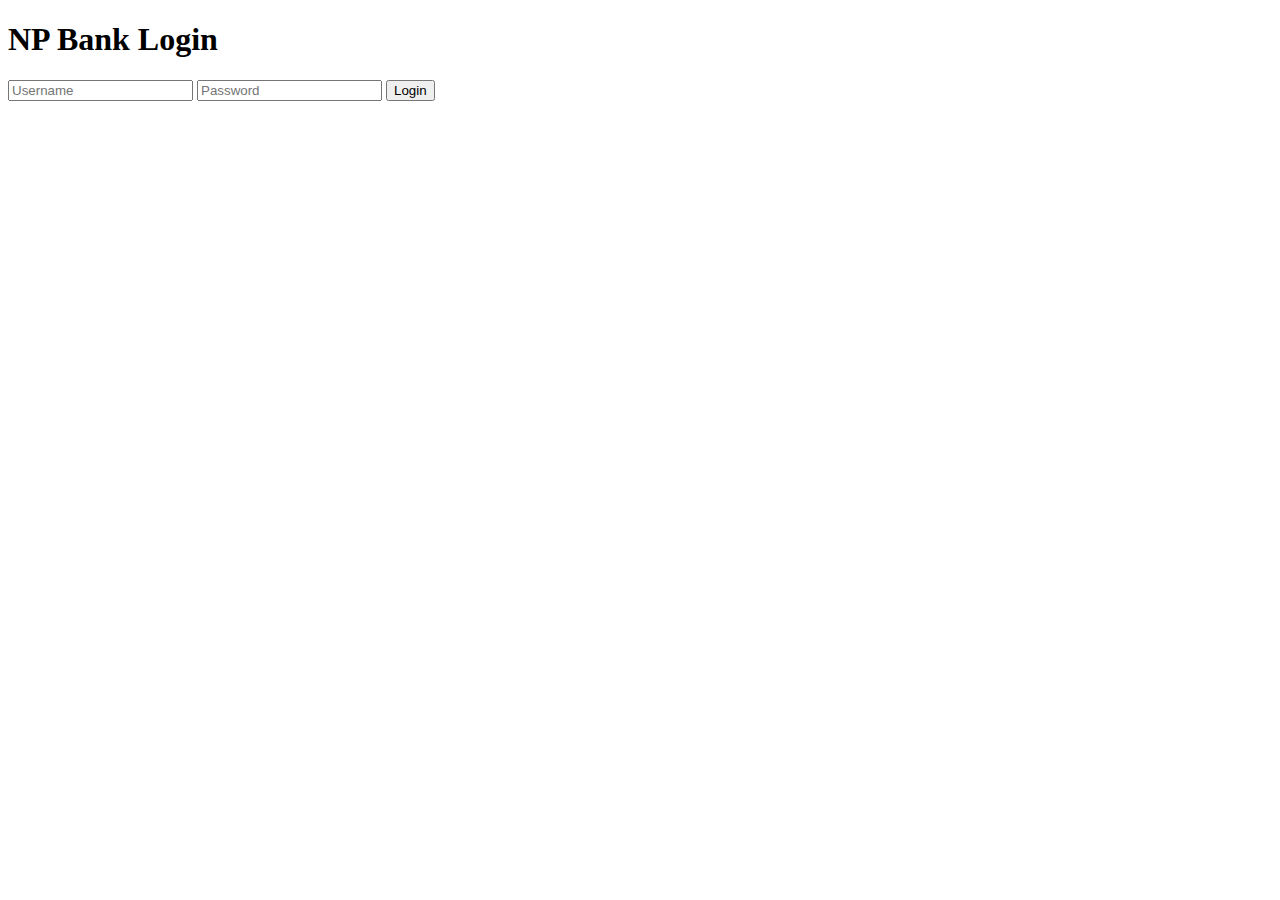
==== static/html/index.html @ 5b6306d8 "feat: barely working prototype" ====
<!DOCTYPE html>
<html>
    <head>
        <title>NPBank - NullSec x RED Camp</title>
    </head>
    <body>
        <h1>NP Bank Login</h1>
        <form method="POST" action="/login">
            <input type="text" name="username" placeholder="Username">
            <input type="password" name="password" placeholder="Password">
            <input type="submit" value="Login">
        </form>
        <script src="static/js/index.js"></script>
    </body>
</html>
</html>
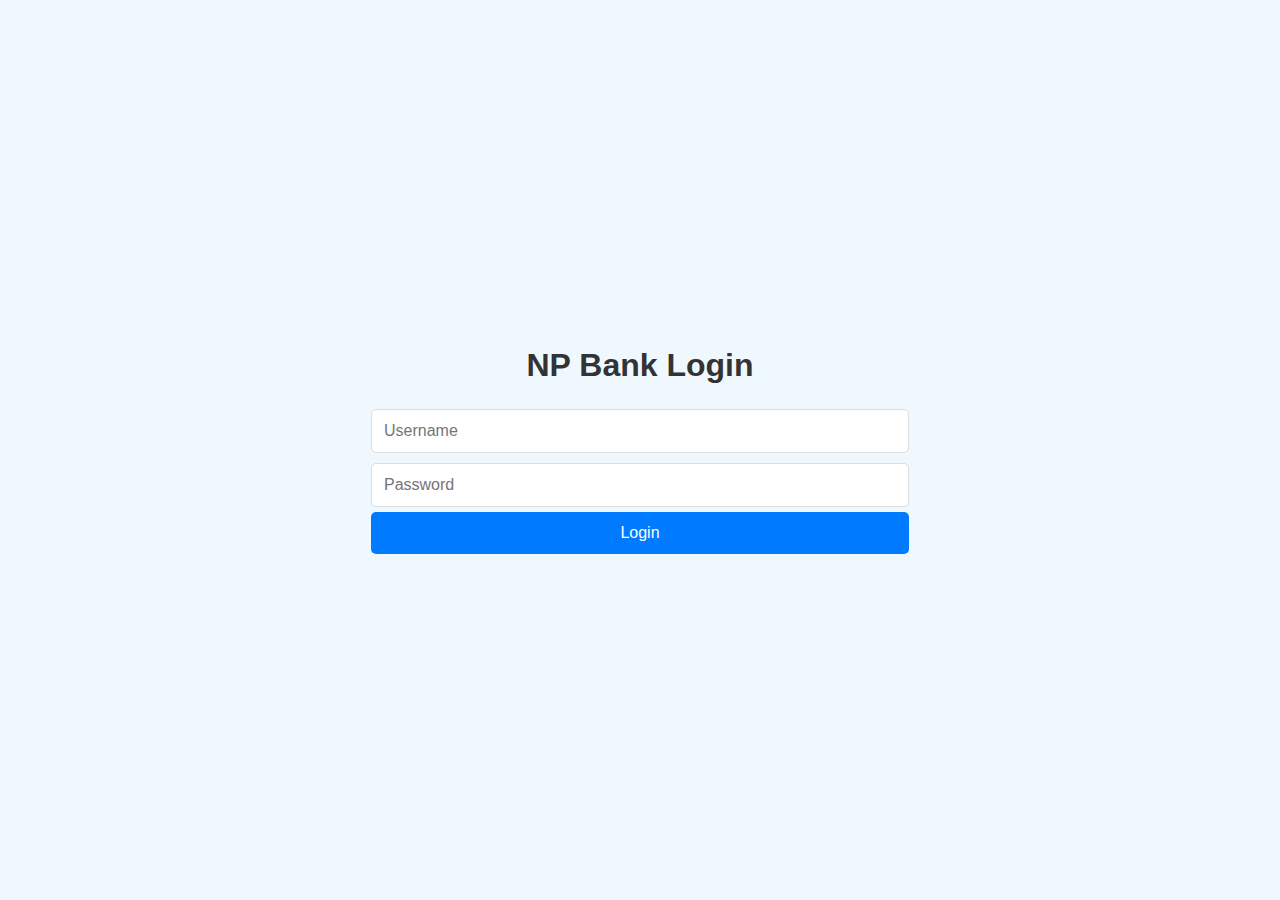
==== commit 64dcf588: "style: login page styles v1" ====
--- a/static/html/index.html
+++ b/static/html/index.html
@@ -2,6 +2,7 @@
 <html>
     <head>
         <title>NPBank - NullSec x RED Camp</title>
+        <link rel="stylesheet" href="../css/login.css">
     </head>
     <body>
         <h1>NP Bank Login</h1>
--- a/static/css/login.css
+++ b/static/css/login.css
@@ -0,0 +1,69 @@
+* {
+  margin: 0;
+  padding: 0;
+  box-sizing: border-box;
+}
+
+body {
+  font-family: "Lucida Sans", sans-serif;
+  background-color: #f4f4f9;
+  display: flex;
+  flex-direction: column;
+  justify-content: center;
+  align-items: center;
+  height: 100vh;
+  background-color: aliceblue;
+}
+
+.login-container {
+  background-color: white;
+  padding: 30px;
+  border-radius: 10px;
+  box-shadow: 0 4px 10px rgba(0, 0, 0, 0.1);
+  width: 350px;
+  text-align: center;
+}
+
+h1 {
+  font-size: 32px;
+  color: #333;
+  margin-bottom: 20px;
+}
+
+.input-group {
+  margin-bottom: 15px;
+}
+
+input[type="text"],
+input[type="password"] {
+  width: 100%;
+  padding: 12px;
+  border: 1px solid #ddd;
+  border-radius: 5px;
+  font-size: 16px;
+  margin: 5px 0;
+  outline: none;
+  transition: all 0.3s ease;
+}
+
+input[type="text"]:focus,
+input[type="password"]:focus {
+  border-color: #007bff;
+  box-shadow: 0 0 5px rgba(0, 123, 255, 0.3);
+}
+
+input[type="submit"] {
+  background-color: #007bff;
+  color: white;
+  padding: 12px;
+  border: none;
+  border-radius: 5px;
+  font-size: 16px;
+  width: 100%;
+  cursor: pointer;
+  transition: background-color 0.3s ease;
+}
+
+input[type="submit"]:hover {
+  background-color: #0056b3;
+}
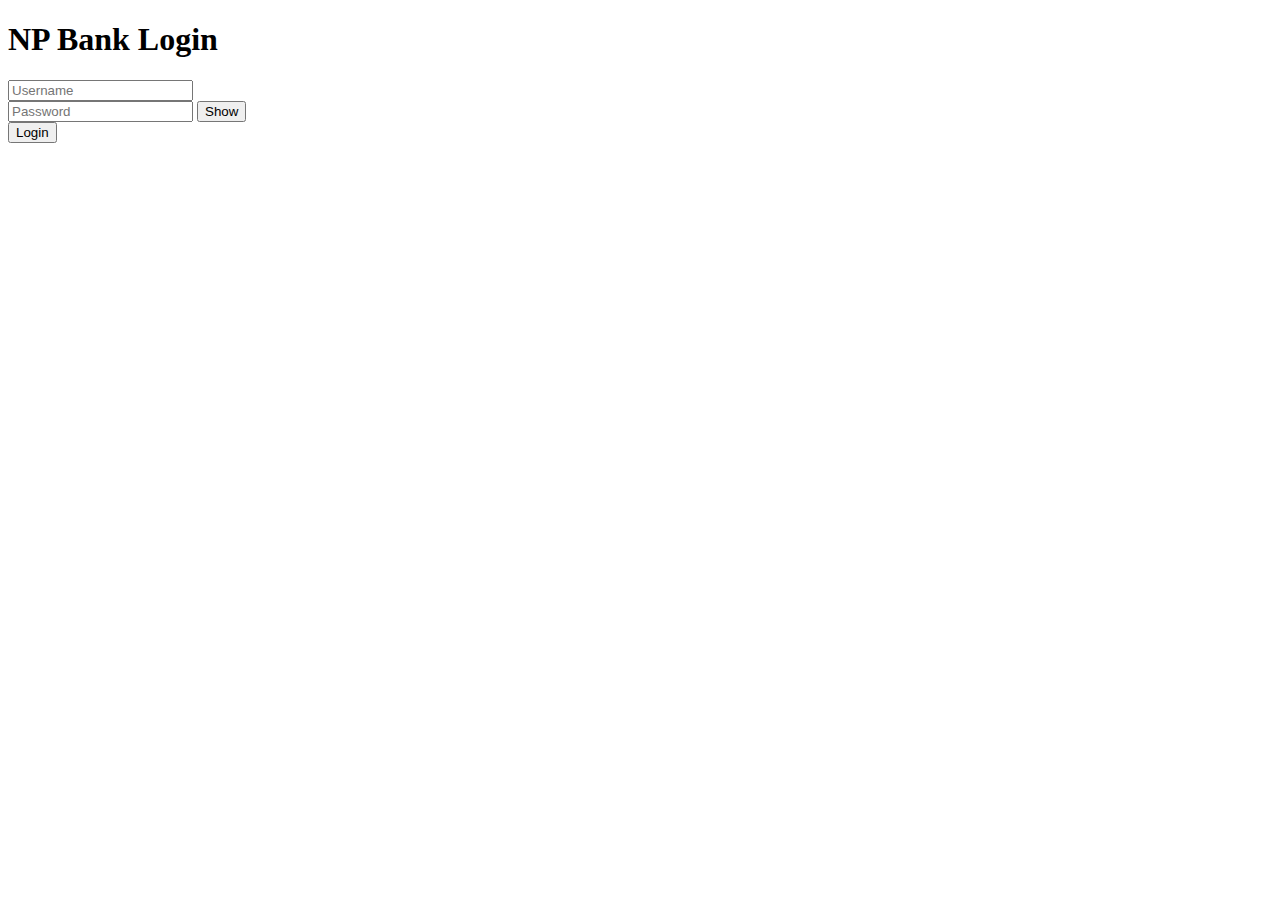
==== commit fa721332: "style: Completed login page ui" ====
--- a/static/html/index.html
+++ b/static/html/index.html
@@ -2,15 +2,22 @@
 <html>
     <head>
         <title>NPBank - NullSec x RED Camp</title>
-        <link rel="stylesheet" href="../css/login.css">
+        <link rel="stylesheet" href="static/css/login.css">
     </head>
     <body>
-        <h1>NP Bank Login</h1>
-        <form method="POST" action="/login">
-            <input type="text" name="username" placeholder="Username">
-            <input type="password" name="password" placeholder="Password">
-            <input type="submit" value="Login">
-        </form>
+        <div class="login-container">
+            <h1>NP Bank Login</h1>
+            <form method="POST" action="/login">
+                <div class="input-section">
+                    <input type="text" name="username" placeholder="Username">
+                </div>
+                <div class="input-section">
+                    <input type="password" name="password" placeholder="Password" class="password-field">
+                    <button type="button" id="toggle-password" class="toggle-password">Show</button>
+                </div>
+                <input type="submit" value="Login">
+            </form>
+        </div>
         <script src="static/js/index.js"></script>
     </body>
 </html>
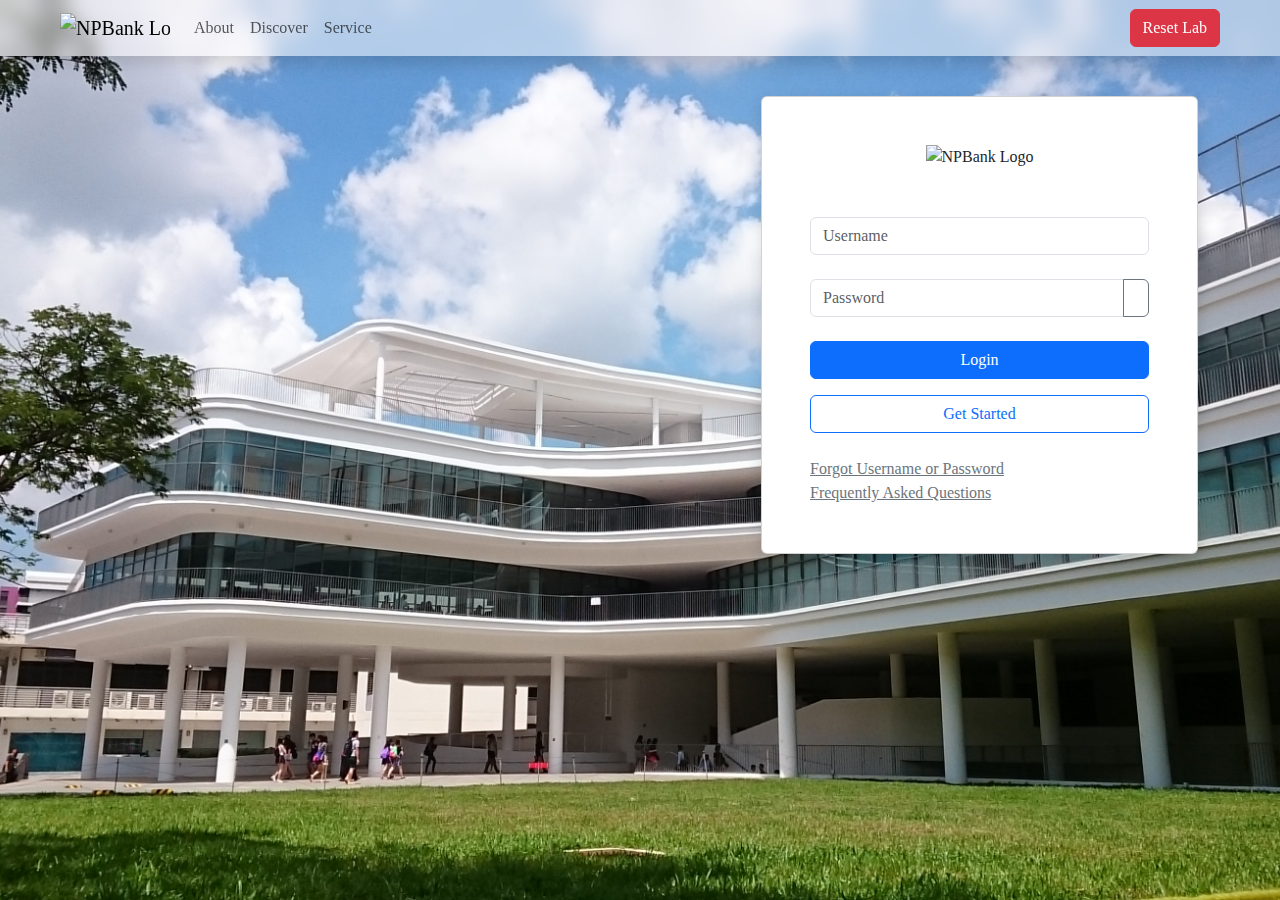
==== commit 719d924c: "feat: update login page" ====
--- a/static/html/index.html
+++ b/static/html/index.html
@@ -1,24 +1,158 @@
 <!DOCTYPE html>
-<html>
-    <head>
-        <title>NPBank - NullSec x RED Camp</title>
-        <link rel="stylesheet" href="static/css/login.css">
-    </head>
-    <body>
-        <div class="login-container">
-            <h1>NP Bank Login</h1>
-            <form method="POST" action="/login">
-                <div class="input-section">
-                    <input type="text" name="username" placeholder="Username">
+<html lang="en">
+  <head>
+    <meta charset="UTF-8">
+    <meta name="viewport" content="width=device-width, initial-scale=1.0">
+    <title>NPBank - NullSec x RED Camp</title>
+    <link rel="stylesheet" href="static/css/login.css">
+    <link
+      href="https://cdn.jsdelivr.net/npm/bootstrap@5.3.3/dist/css/bootstrap.min.css"
+      rel="stylesheet"
+      integrity="sha384-QWTKZyjpPEjISv5WaRU9OFeRpok6YctnYmDr5pNlyT2bRjXh0JMhjY6hW+ALEwIH"
+      crossorigin="anonymous">
+    <link rel="icon" href="static/img/logos/logo_icon.png" type="image/png">
+    <script src="https://kit.fontawesome.com/7433d3320f.js"
+      crossorigin="anonymous"></script>
+    <style>
+        body {
+            font-family: 'Georgia', 'Times New Roman', serif;
+            margin: 0;
+        }
+
+        .background {
+            background-image: url('/static/img/bg/np_campus.jpg');
+            background-size: cover;
+            background-position: center;
+            height: 100%;
+        }
+
+        .frost {
+            background-color: rgba(255, 255, 255, 0.5); 
+            backdrop-filter: blur(10px);
+            border-radius: 10px;
+        }
+
+        .navbar {
+            background-color: rgba(255, 255, 255, 0.5); 
+            backdrop-filter: blur(10px); 
+        }
+    </style>
+  </head>
+  <body>
+    <section class="background" style="height: 100vh">
+      <!-- Navbar Section  -->
+      <nav
+        class="navbar navbar-expand-lg navbar-light fixed-top align-items-center shadow px-5">
+        <div class="container-fluid">
+          <a class="navbar-brand" href="#">
+            <img src="static/img/logos/logo_landscape.png" style="width: 110px"
+              class="d-inline-block align-top" alt="NPBank Logo">
+          </a>
+          <div class="collapse navbar-collapse" id="navbarSupportedContent">
+            <div class="justify-content-center flex-grow-1">
+              <ul class="navbar-nav mb-2 mb-lg-0 mx-auto">
+                <li class="nav-item">
+                  <a class="nav-link" href="#">About</a>
+                </li>
+                <li class="nav-item">
+                  <a class="nav-link" href="#">Discover</a>
+                </li>
+                <li class="nav-item">
+                  <a class="nav-link" href="#">Service</a>
+                </li>
+              </ul>
+            </div>
+            <div>
+              <div>
+                <a href="/reset" class="btn btn-danger">Reset Lab</a>
+              </div>
+            </div>
+          </div>
+        </div>
+      </nav>
+
+      <section>
+        <div class="px-4 py-5 px-md-5 text-center text-lg-start">
+          <div class="container h-100">
+            <div class="row mt-5 gx-lg-5 align-items-start">
+              <div class="col-lg-7 mb-5 mb-lg-0">
+              </div>
+              <div class="col-lg-5 mb-5 mb-lg-0">
+                <div class="card shadow">
+                  <div class="card-body py-5 px-md-5 text-center">
+                    <img src="static/img/logos/logo_landscape.png"
+                      alt="NPBank Logo" class="img-fluid mb-5"
+                      style="max-width: 220px" />
+                    <form method="POST" action="/login">
+                      <!-- Username input -->
+                      <div data-mdb-input-init class="form-outline mb-4">
+                        <input type="text" name="username" class="form-control"
+                          placeholder="Username" required>
+                      </div>
+
+                      <!-- Password input with toggle button -->
+                      <div class="input-group mb-4">
+                        <input type="password" name="password"
+                          class="form-control" placeholder="Password" required
+                          id="password">
+                        <button type="button" id="toggle-password"
+                          class="btn btn-outline-secondary"
+                          onclick="togglePassword()">
+                          <i class="fas fa-eye" id="toggle-icon"></i>
+                        </button>
+                      </div>
+                      <div id="error-message" style="color: red"></div> 
+
+                      <!-- Submit button -->
+                      <input type="submit" class="btn btn-primary w-100"
+                        value="Login">
+                      <button type="button"
+                        class="mt-3 btn btn-outline-primary w-100">Get
+                        Started</button>
+                    </form>
+                    <div class="mt-4 text-start">
+                      <a href class="link-secondary me-3">Forgot Username or
+                        Password</a>
+                      <div class="text-start">
+                        <a href class="link-secondary">Frequently Asked
+                          Questions</a>
+                      </div>
+
+                    </div>
+                  </div>
                 </div>
-                <div class="input-section">
-                    <input type="password" name="password" placeholder="Password" class="password-field">
-                    <button type="button" id="toggle-password" class="toggle-password">Show</button>
-                </div>
-                <input type="submit" value="Login">
-            </form>
-        </div>
+              </div>
+            </div>
+          </div>
+        </section>
+        <script>
+          const urlParams = new URLSearchParams(window.location.search);
+          const error = urlParams.get("error");
+          if (error) {
+              const errorMessageDiv = document.getElementById('error-message');
+              errorMessageDiv.textContent = error; 
+          }
+
+
+          function togglePassword() {
+              const passwordInput = document.getElementById('password');
+              const toggleIcon = document.getElementById('toggle-icon');
+      
+              if (passwordInput.type === 'password') {
+                  passwordInput.type = 'text';
+                  toggleIcon.classList.remove('fa-eye');
+                  toggleIcon.classList.add('fa-eye-slash');
+              } else {
+                  passwordInput.type = 'password';
+                  toggleIcon.classList.remove('fa-eye-slash');
+                  toggleIcon.classList.add('fa-eye');
+              }
+          }
+        </script>
         <script src="static/js/index.js"></script>
-    </body>
-</html>
-</html>+        <script
+          src="https://cdn.jsdelivr.net/npm/bootstrap@5.3.3/dist/js/bootstrap.bundle.min.js"
+          integrity="sha384-YvpcrYf0tY3lHB60NNkmXc5s9fDVZLESaAA55NDzOxhy9GkcIdslK1eN7N6jIeHz"
+          crossorigin="anonymous"></script>
+      </body>
+    </html>
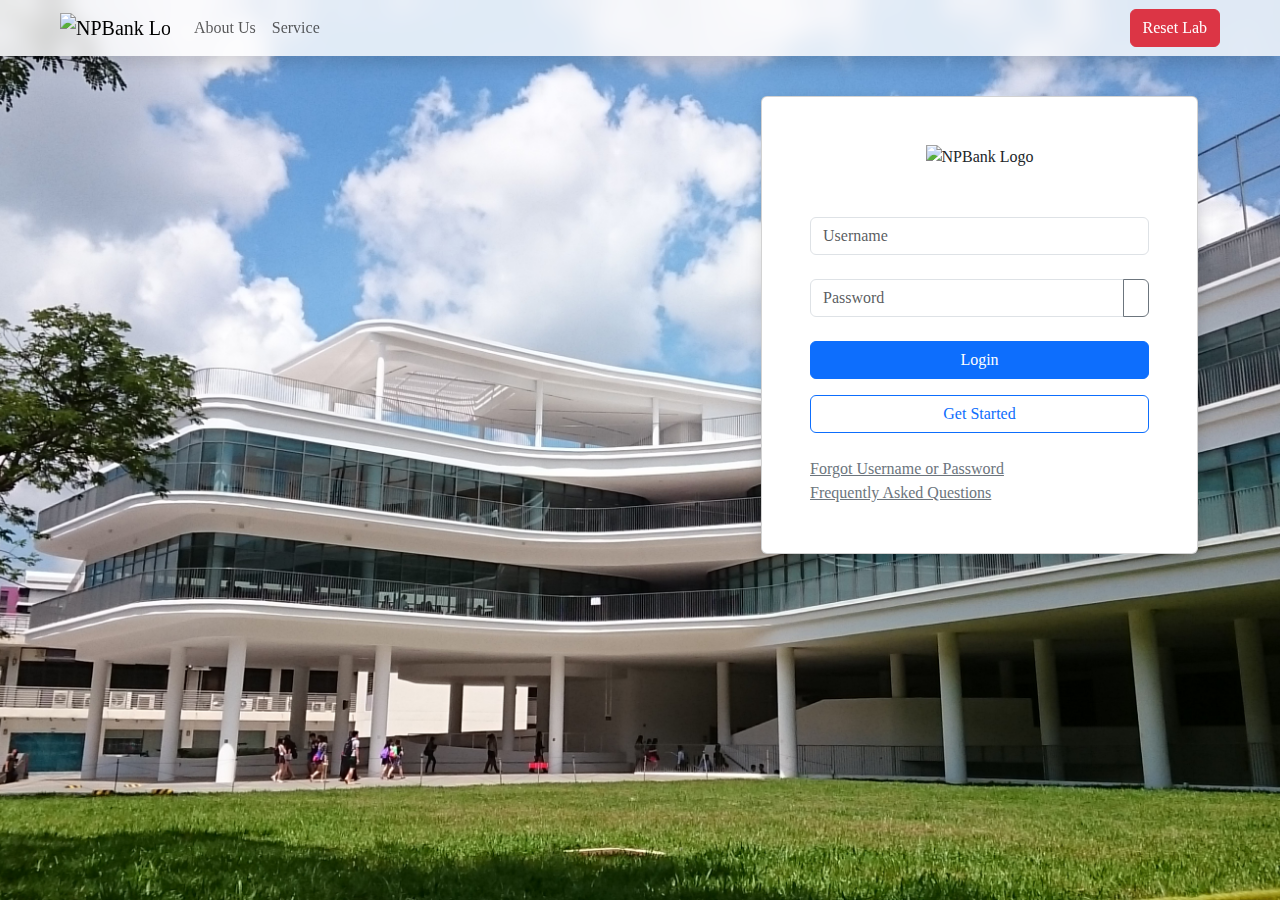
==== commit f740dee6: "chore: update navbar, add modal for reset" ====
--- a/static/html/index.html
+++ b/static/html/index.html
@@ -26,14 +26,8 @@
             height: 100%;
         }
 
-        .frost {
-            background-color: rgba(255, 255, 255, 0.5); 
-            backdrop-filter: blur(10px);
-            border-radius: 10px;
-        }
-
         .navbar {
-            background-color: rgba(255, 255, 255, 0.5); 
+            background-color: rgba(255, 255, 255, 0.8); 
             backdrop-filter: blur(10px); 
         }
     </style>
@@ -44,7 +38,7 @@
       <nav
         class="navbar navbar-expand-lg navbar-light fixed-top align-items-center shadow px-5">
         <div class="container-fluid">
-          <a class="navbar-brand" href="#">
+          <a class="navbar-brand" href="/">
             <img src="static/img/logos/logo_landscape.png" style="width: 110px"
               class="d-inline-block align-top" alt="NPBank Logo">
           </a>
@@ -52,11 +46,11 @@
             <div class="justify-content-center flex-grow-1">
               <ul class="navbar-nav mb-2 mb-lg-0 mx-auto">
                 <li class="nav-item">
-                  <a class="nav-link" href="#">About</a>
+                  <a class="nav-link" href="/about">About Us</a>
                 </li>
-                <li class="nav-item">
-                  <a class="nav-link" href="#">Discover</a>
-                </li>
+                <!-- <li class="nav-item"> -->
+                  <!-- <a class="nav-link" href="#">Our Leadership</a> -->
+                <!-- </li> -->
                 <li class="nav-item">
                   <a class="nav-link" href="#">Service</a>
                 </li>
@@ -64,13 +58,36 @@
             </div>
             <div>
               <div>
-                <a href="/reset" class="btn btn-danger">Reset Lab</a>
+                <button type="button" class="btn btn-danger"
+                  data-bs-toggle="modal" data-bs-target="#resetModal">
+                  Reset Lab
+                </button>
               </div>
+            </div>
+
+          </div>
+        </div>
+      </nav>
+      <div class="modal fade" id="resetModal" tabindex="-1"
+        aria-labelledby="resetModalLabel" aria-hidden="true">
+        <div class="modal-dialog">
+          <div class="modal-content">
+            <div class="modal-header">
+              <h5 class="modal-title" id="resetModalLabel">Confirm Reset</h5>
+              <button type="button" class="btn-close" data-bs-dismiss="modal"
+                aria-label="Close"></button>
+            </div>
+            <div class="modal-body">
+              This action cannot be undone.
+            </div>
+            <div class="modal-footer">
+              <button type="button" class="btn btn-secondary"
+                data-bs-dismiss="modal">Cancel</button>
+              <a href="/reset" class="btn btn-danger">Reset Lab</a>
             </div>
           </div>
         </div>
-      </nav>
-
+      </div>
       <section>
         <div class="px-4 py-5 px-md-5 text-center text-lg-start">
           <div class="container h-100">
@@ -101,7 +118,7 @@
                           <i class="fas fa-eye" id="toggle-icon"></i>
                         </button>
                       </div>
-                      <div id="error-message" style="color: red"></div> 
+                      <div id="error-message" style="color: red"></div>
 
                       <!-- Submit button -->
                       <input type="submit" class="btn btn-primary w-100"
@@ -111,13 +128,12 @@
                         Started</button>
                     </form>
                     <div class="mt-4 text-start">
-                      <a href class="link-secondary me-3">Forgot Username or
+                      <a href="#" class="link-secondary me-3">Forgot Username or
                         Password</a>
                       <div class="text-start">
-                        <a href class="link-secondary">Frequently Asked
+                        <a href="#" class="link-secondary">Frequently Asked
                           Questions</a>
                       </div>
-
                     </div>
                   </div>
                 </div>
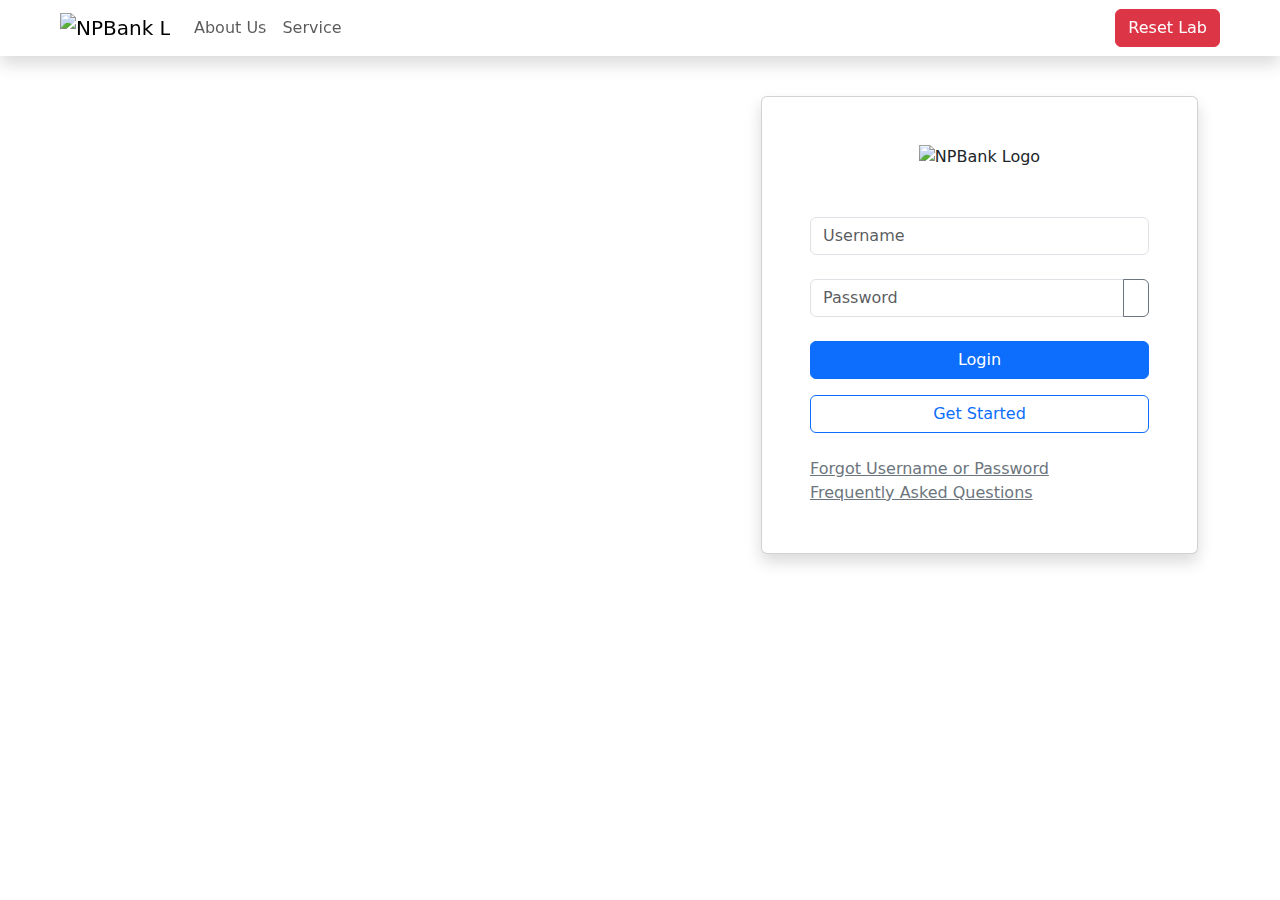
==== commit a50d4e37: "chore: clean up unused code" ====
--- a/static/html/index.html
+++ b/static/html/index.html
@@ -13,24 +13,6 @@
     <link rel="icon" href="static/img/logos/logo_icon.png" type="image/png">
     <script src="https://kit.fontawesome.com/7433d3320f.js"
       crossorigin="anonymous"></script>
-    <style>
-        body {
-            font-family: 'Georgia', 'Times New Roman', serif;
-            margin: 0;
-        }
-
-        .background {
-            background-image: url('/static/img/bg/np_campus.jpg');
-            background-size: cover;
-            background-position: center;
-            height: 100%;
-        }
-
-        .navbar {
-            background-color: rgba(255, 255, 255, 0.8); 
-            backdrop-filter: blur(10px); 
-        }
-    </style>
   </head>
   <body>
     <section class="background" style="height: 100vh">
@@ -141,30 +123,6 @@
             </div>
           </div>
         </section>
-        <script>
-          const urlParams = new URLSearchParams(window.location.search);
-          const error = urlParams.get("error");
-          if (error) {
-              const errorMessageDiv = document.getElementById('error-message');
-              errorMessageDiv.textContent = error; 
-          }
-
-
-          function togglePassword() {
-              const passwordInput = document.getElementById('password');
-              const toggleIcon = document.getElementById('toggle-icon');
-      
-              if (passwordInput.type === 'password') {
-                  passwordInput.type = 'text';
-                  toggleIcon.classList.remove('fa-eye');
-                  toggleIcon.classList.add('fa-eye-slash');
-              } else {
-                  passwordInput.type = 'password';
-                  toggleIcon.classList.remove('fa-eye-slash');
-                  toggleIcon.classList.add('fa-eye');
-              }
-          }
-        </script>
         <script src="static/js/index.js"></script>
         <script
           src="https://cdn.jsdelivr.net/npm/bootstrap@5.3.3/dist/js/bootstrap.bundle.min.js"
